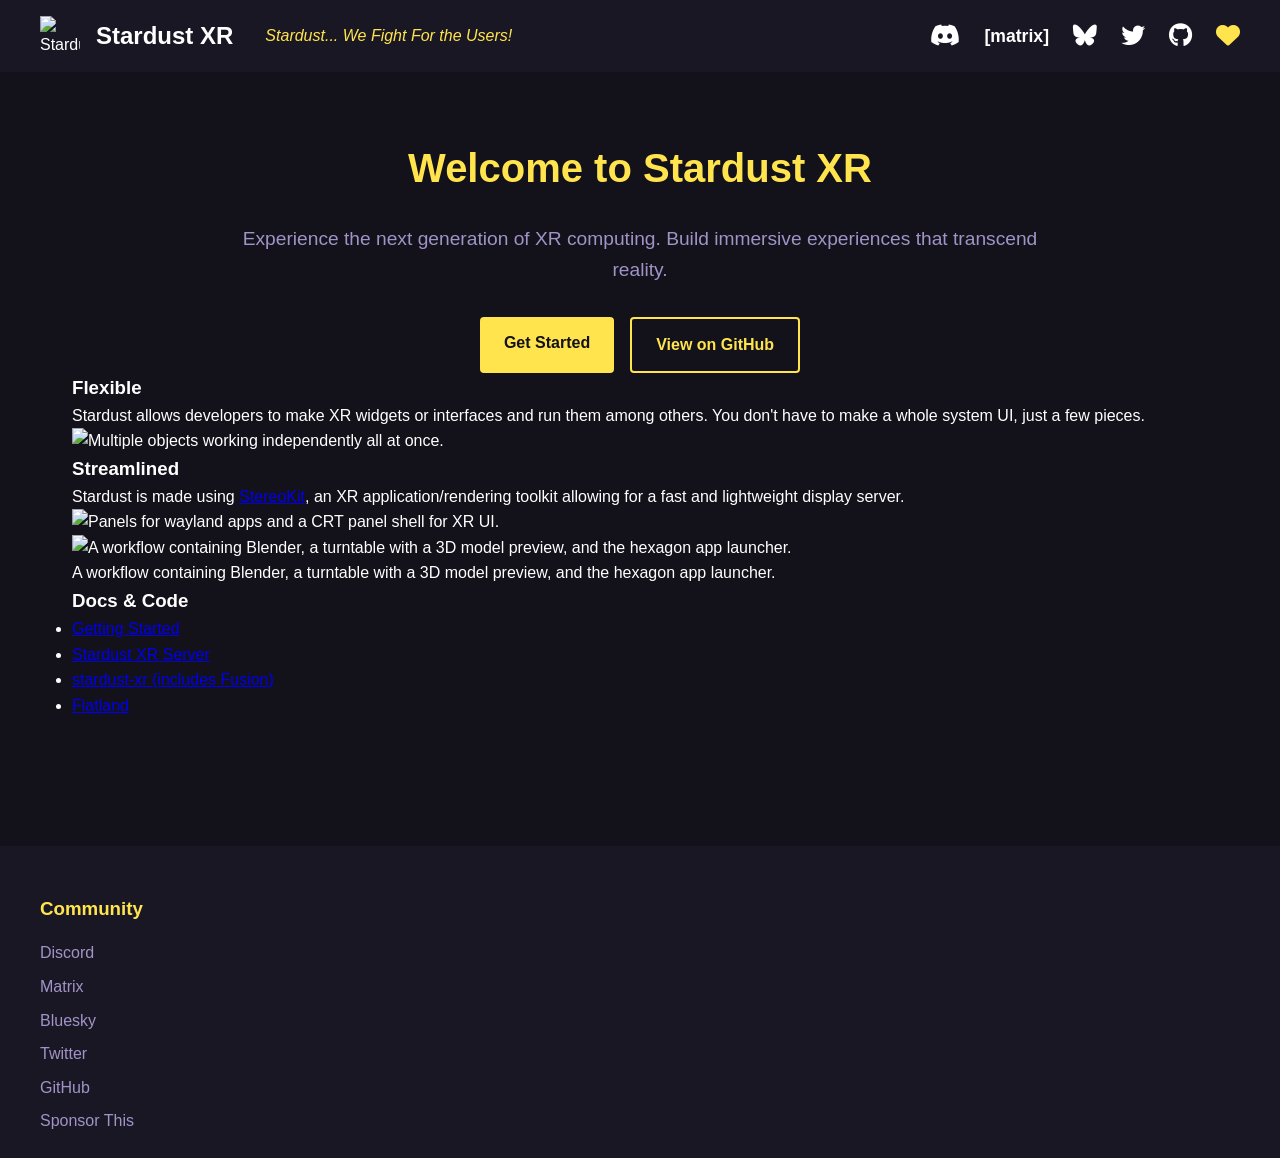
==== index.html @ 1c42ccf0 "feat: add feature highlights and quick links sections to enhance user navigation" ====
<!doctype html>
<html lang="en">
  <head>
    <meta charset="UTF-8" />
    <meta name="viewport" content="width=device-width, initial-scale=1.0" />
    <title>Stardust XR</title>
    <link rel="stylesheet" href="style.css" />
    <style>
      .sr-only {
        position: absolute;
        width: 1px;
        height: 1px;
        padding: 0;
        margin: -1px;
        overflow: hidden;
        clip: rect(0, 0, 0, 0);
        white-space: nowrap;
        border: 0;
      }
    </style>
    <link
      rel="stylesheet"
      href="https://cdnjs.cloudflare.com/ajax/libs/font-awesome/6.7.2/css/all.min.css"
    />
    <link rel="icon" type="image/png" href="img/icon.png" />
  </head>
  <body>
    <header>
      <div class="header-content">
        <div class="logo-container">
          <img
            src="img/icon.webp"
            alt="Stardust XR logo, a yellow star with smaller white stars around it in a purple cosmic background"
            class="logo"
          />
          <h1>Stardust XR</h1>
        </div>
        <p class="tagline">Stardust... We Fight For the Users!</p>
        <nav>
          <div class="nav-right">
            <a
              href="https://discord.gg/A9w7fKE"
              target="_blank"
              rel="noopener"
              class="nav-icon"
            >
              <i class="fab fa-discord" aria-hidden="true"></i>
              <span class="sr-only">Join our Discord server</span>
            </a>
            <a
              href="https://matrix.to/#/#stardustxr:matrix.org"
              target="_blank"
              rel="noopener"
              class="nav-text matrix-link"
            >
              <span aria-label="Join our Matrix space">[matrix]</span>
            </a>
            <a
              href="https://bsky.app/profile/stardustxr.org"
              target="_blank"
              rel="noopener"
              class="nav-icon"
            >
              <i class="fa-brands fa-bluesky" aria-hidden="true"></i>
              <span class="sr-only">Follow us on Bluesky</span>
            </a>
            <a
              href="https://twitter.com/stardustxr"
              target="_blank"
              rel="noopener"
              class="nav-icon"
            >
              <i class="fab fa-twitter" aria-hidden="true"></i>
              <span class="sr-only">Follow us on Twitter</span>
            </a>
            <a
              href="https://github.com/StardustXR"
              target="_blank"
              rel="noopener"
              class="nav-icon"
            >
              <i class="fab fa-github" aria-hidden="true"></i>
              <span class="sr-only">View our GitHub repositories</span>
            </a>
            <a
              href="https://github.com/sponsors/technobaboo"
              target="_blank"
              rel="noopener"
              class="nav-icon sponsor-link"
            >
              <i class="fas fa-heart" aria-hidden="true"></i>
              <span class="sr-only">Sponsor Stardust XR development</span>
            </a>
          </div>
        </nav>
      </div>
    </header>

    <main>
      <section class="hero">
        <h2>Welcome to Stardust XR</h2>
        <p class="lead">
          Experience the next generation of XR computing. Build immersive
          experiences that transcend reality.
        </p>
        <div class="cta-buttons">
          <a href="docs/index.html" class="cta-primary">Get Started</a>
          <a href="https://github.com/StardustXR" class="cta-secondary">View on GitHub</a>
        </div>
      </section>

      <!-- Feature Highlights -->
      <section class="features">
        <div class="feature">
          <h3>Flexible</h3>
          <p>Stardust allows developers to make XR widgets or interfaces and run them among others. You don't have to make a whole system UI, just a few pieces.</p>
          <img src="img/carousel/multipleclients.png" alt="Multiple objects working independently all at once." class="feature-img" />
        </div>
        <div class="feature">
          <h3>Streamlined</h3>
          <p>Stardust is made using <a href="https://stereokit.net/" target="_blank">StereoKit</a>, an XR application/rendering toolkit allowing for a fast and lightweight display server.</p>
          <img src="img/carousel/panels.png" alt="Panels for wayland apps and a CRT panel shell for XR UI." class="feature-img" />
        </div>
      </section>

      <!-- Image Showcase -->
      <section class="showcase">
        <img src="img/carousel/workflow.png" alt="A workflow containing Blender, a turntable with a 3D model preview, and the hexagon app launcher." class="showcase-img" />
        <div class="showcase-caption">A workflow containing Blender, a turntable with a 3D model preview, and the hexagon app launcher.</div>
      </section>

      <!-- Docs & Code Links -->
      <section class="quick-links">
        <h3>Docs & Code</h3>
        <ul class="quick-links-list">
          <li><a href="docs/index.html">Getting Started</a></li>
          <li><a href="https://github.com/StardustXR/stardust-xr-server" target="_blank">Stardust XR Server</a></li>
          <li><a href="https://github.com/StardustXR/stardust-xr" target="_blank">stardust-xr (includes Fusion)</a></li>
          <li><a href="https://github.com/StardustXR/flatland" target="_blank">Flatland</a></li>
        </ul>
      </section>
    </main>

    <footer>
      <div class="footer-content">
        <div class="footer-section">
          <h3>Community</h3>
          <ul>
            <li>
              <a
                href="https://discord.gg/A9w7fKE"
                target="_blank"
                rel="noopener"
                >Discord</a
              >
            </li>
            <li>
              <a
                href="https://matrix.to/#/#stardustxr:matrix.org"
                target="_blank"
                rel="noopener"
                >Matrix</a
              >
            </li>
            <li>
              <a
                href="https://bsky.app/profile/stardustxr.org"
                target="_blank"
                rel="noopener"
                >Bluesky</a
              >
            </li>
            <li>
              <a
                href="https://twitter.com/stardustxr"
                target="_blank"
                rel="noopener"
                >Twitter</a
              >
            </li>
            <li>
              <a
                href="https://github.com/StardustXR"
                target="_blank"
                rel="noopener"
                >GitHub</a
              >
            </li>
            <li>
              <a
                href="https://github.com/sponsors/technobaboo"
                target="_blank"
                rel="noopener"
                >Sponsor This</a
              >
            </li>
          </ul>
        </div>
      </div>
    </footer>
  </body>
</html>
---- style.css ----
/* Docs content styling */
.doc-content {
	background: var(--background-light);
	color: var(--text);
	max-width: 900px;
	margin: 2rem auto;
	padding: 2.5rem 2rem;
	border-radius: 10px;
	box-shadow: 0 2px 16px 0 rgba(0,0,0,0.12);
	font-size: 1.08rem;
	line-height: 1.75;
	font-family: 'Segoe UI', Arial, Helvetica, sans-serif;
}
.doc-content h1,
.doc-content h2,
.doc-content h3 {
	color: var(--primary);
	margin-top: 2rem;
	margin-bottom: 1rem;
	font-weight: 700;
}
.doc-content h1 {
	font-size: 2.2rem;
	border-bottom: 2px solid var(--accent);
	padding-bottom: 0.3em;
}
.doc-content h2 {
	font-size: 1.5rem;
	border-bottom: 1px solid var(--accent);
	padding-bottom: 0.2em;
}
.doc-content h3 {
	font-size: 1.2rem;
	color: var(--text-muted);
}
.doc-content ul,
.doc-content ol {
	margin: 1rem 0 1rem 2rem;
	padding-left: 1.5em;
}
.doc-content li {
	margin-bottom: 0.5rem;
	line-height: 1.7;
}
.doc-content code {
	background: #22203a;
	color: var(--primary);
	padding: 0.2em 0.4em;
	border-radius: 4px;
	font-size: 0.97em;
	font-family: 'Fira Mono', 'Consolas', 'Menlo', monospace;
}
.doc-content pre code {
	display: block;
	padding: 1em;
	background: #22203a;
	color: var(--primary);
	border-radius: 6px;
	overflow-x: auto;
	font-size: 1em;
	font-family: 'Fira Mono', 'Consolas', 'Menlo', monospace;
}
.doc-content a {
	color: var(--primary);
	text-decoration: underline;
	font-weight: 500;
}
.doc-content a:hover {
	color: #fffbe6;
}
.doc-content hr {
	border: none;
	border-top: 1px solid var(--accent);
	margin: 2rem 0;
}
.doc-content table {
	width: 100%;
	border-collapse: collapse;
	margin: 1.5rem 0;
	background: #18152a;
	border-radius: 6px;
	overflow: hidden;
}
.doc-content th, .doc-content td {
	border: 1px solid var(--accent);
	padding: 0.5em 1em;
	text-align: left;
}
.doc-content th {
	background: #1a1725;
	color: var(--primary);
	font-weight: 700;
	font-size: 1.05em;
}
.doc-content blockquote {
	border-left: 4px solid var(--accent);
	background: #18152a;
	color: var(--text-muted);
	margin: 1.5em 0;
	padding: 1em 1.5em;
	font-style: italic;
	border-radius: 6px;
}
.doc-content strong {
	color: var(--primary);
	font-weight: 700;
}
.doc-content em {
	color: var(--text-muted);
	font-style: italic;
}
.doc-content p {
	margin: 1.1em 0;
}
:root {
	--primary: #ffe44d;
	--background: #13111a;
	--background-light: #1a1725;
	--text: #ffffff;
	--text-muted: #a094c7;
	--accent: #6b4595;
}

* {
	box-sizing: border-box;
	margin: 0;
	padding: 0;
}

body {
	margin: 0;
	font-family: Arial, Helvetica, sans-serif;
	background: var(--background);
	color: var(--text);
	line-height: 1.6;
}

/* Header */
header {
	background: var(--background-light);
	padding: 1rem 2rem;
}

.header-content {
	max-width: 1200px;
	margin: 0 auto;
	display: flex;
	align-items: center;
	gap: 2rem;
}

.logo-container {
	display: flex;
	align-items: center;
	gap: 1rem;
}

.logo {
	width: 40px;
	height: 40px;
}

.logo-container h1 {
	margin: 0;
	font-size: 1.5rem;
}

.tagline {
	color: var(--primary);
	font-style: italic;
	font-size: 1rem;
}

/* Navigation */
nav {
	margin-left: auto;
}

.nav-right {
	display: flex;
	align-items: center;
	gap: 1.5rem;
}

.nav-icon {
	color: var(--text);
	text-decoration: none;
	font-size: 1.5rem;
	transition: color 0.2s ease;
}

.nav-icon:hover {
	color: var(--primary);
}

.nav-text {
	color: var(--text);
	text-decoration: none;
	font-size: 1.1rem;
}

.matrix-link {
	font-weight: bold;
}

.sponsor-link {
	color: var(--primary) !important;
}

.sponsor-link:hover {
	color: #ff6b6b !important;
}

/* Main content */
main {
	max-width: 1200px;
	margin: 0 auto;
	padding: 4rem 2rem;
}

.hero {
	max-width: 800px;
	margin: 0 auto;
	text-align: center;
}

.hero h2 {
	font-size: 2.5rem;
	margin-bottom: 1.5rem;
	color: var(--primary);
}

.lead {
	font-size: 1.2rem;
	margin-bottom: 2rem;
	color: var(--text-muted);
}

.cta-buttons {
	display: flex;
	justify-content: center;
	gap: 1rem;
}

.cta-primary,
.cta-secondary {
	padding: 0.8rem 1.5rem;
	text-decoration: none;
	font-weight: bold;
	border-radius: 4px;
	transition: all 0.2s ease;
}

.cta-primary {
	background: var(--primary);
	color: var(--background);
}

.cta-primary:hover {
	background: #ffe44d;
}

.cta-secondary {
	background: transparent;
	color: var(--primary);
	border: 2px solid var(--primary);
}

.cta-secondary:hover {
	background: rgba(255, 215, 0, 0.1);
}

/* Footer */
footer {
	background: var(--background-light);
	padding: 3rem 2rem 1rem;
	margin-top: 4rem;
}

.footer-content {
	max-width: 1200px;
	margin: 0 auto;
	display: grid;
	grid-template-columns: repeat(auto-fit, minmax(200px, 1fr));
	gap: 2rem;
}

.footer-section h3 {
	color: var(--primary);
	margin-bottom: 1rem;
}

.footer-section ul {
	list-style: none;
}

.footer-section li {
	margin-bottom: 0.5rem;
}

.footer-section a {
	color: var(--text-muted);
	text-decoration: none;
	transition: color 0.2s ease;
}

.footer-section a:hover {
	color: var(--text);
}

.footer-bottom {
	text-align: center;
	padding-top: 2rem;
	margin-top: 2rem;
	border-top: 1px solid var(--accent);
	color: var(--text-muted);
}

/* Responsive */
@media (max-width: 768px) {
	.header-content {
		flex-direction: column;
		gap: 1rem;
		text-align: center;
	}

	nav {
		margin: 0;
	}

	.nav-right {
		flex-wrap: wrap;
		justify-content: center;
		gap: 1rem;
	}

	main {
		padding: 2rem 1rem;
	}

	.hero h2 {
		font-size: 2rem;
	}

	.cta-buttons {
		flex-direction: column;
		align-items: stretch;
	}

	.cta-primary,
	.cta-secondary {
		text-align: center;
	}
}
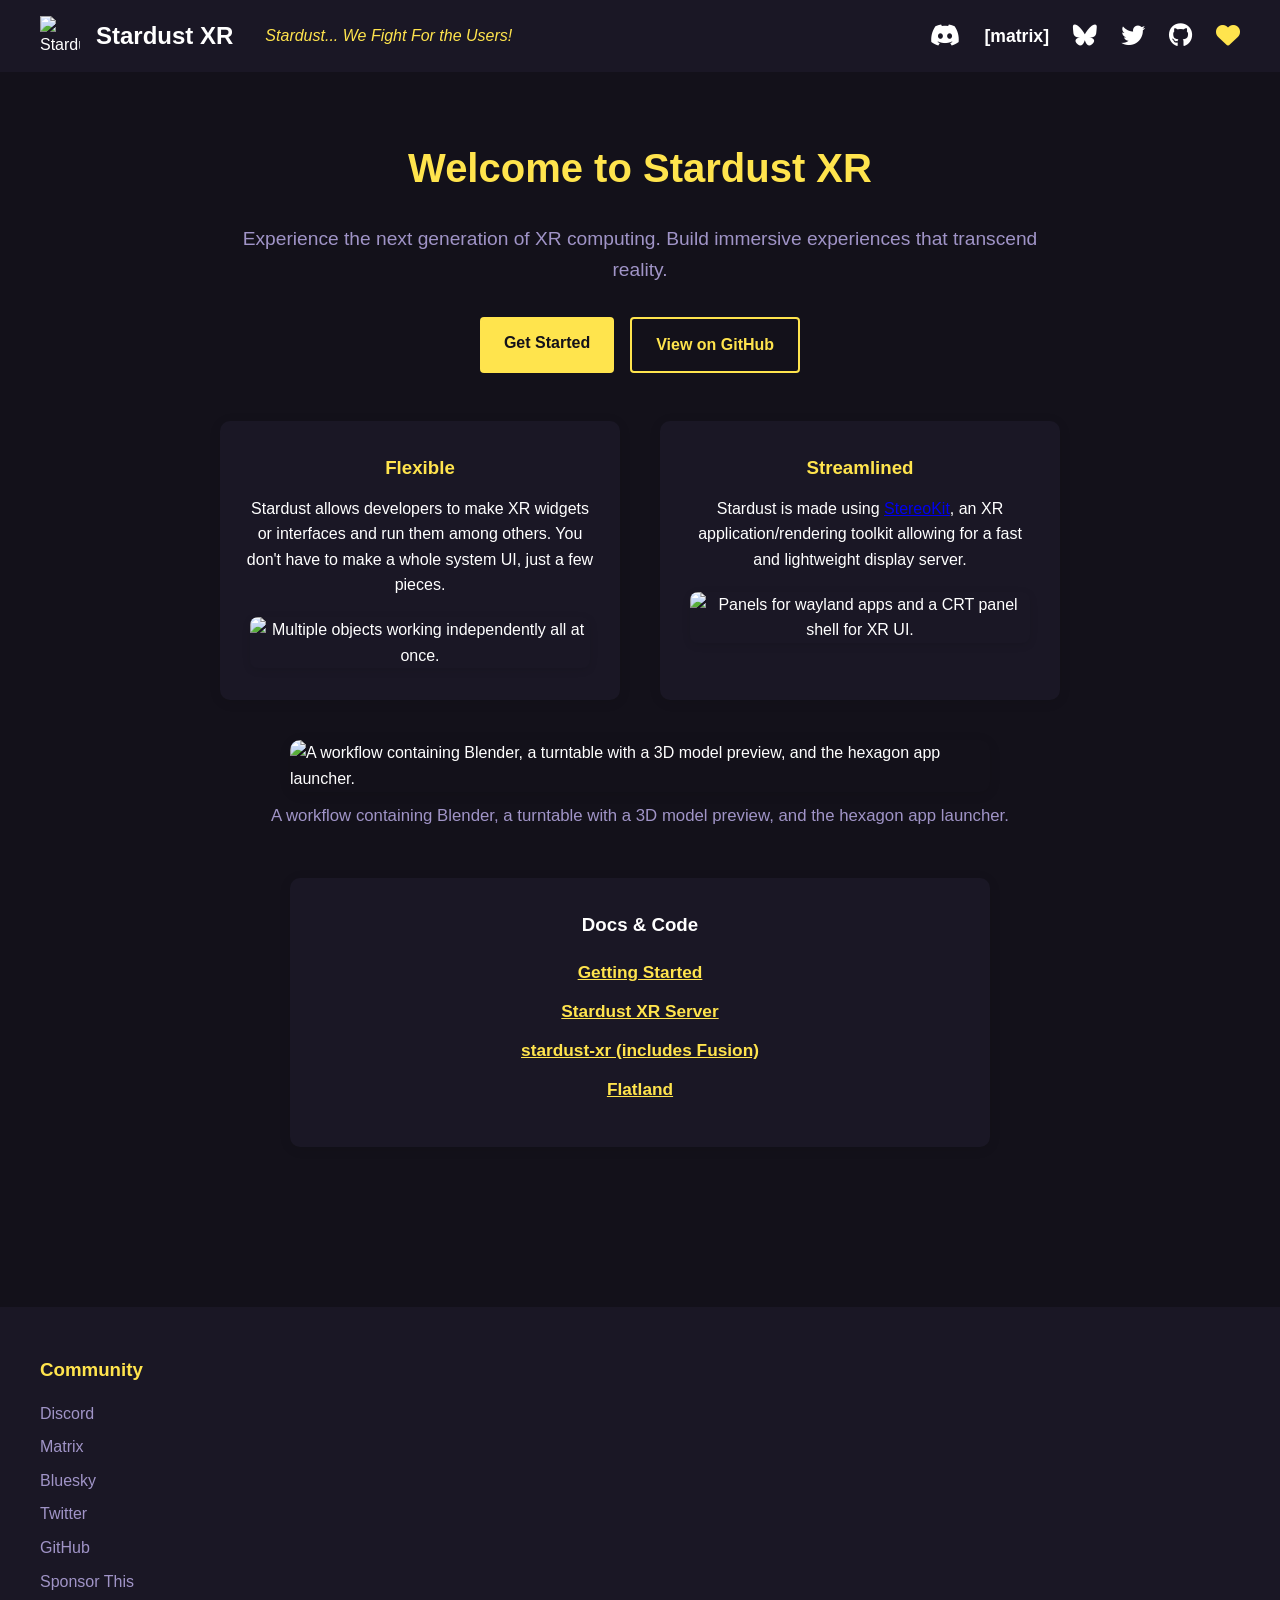
==== commit 6e0ae2f5: "fix: update logo container to be a link for better navigation" ====
--- a/index.html
+++ b/index.html
@@ -27,14 +27,14 @@
   <body>
     <header>
       <div class="header-content">
-        <div class="logo-container">
+        <a href="index.html" class="logo-container" style="text-decoration: none; color: inherit;">
           <img
             src="img/icon.webp"
             alt="Stardust XR logo, a yellow star with smaller white stars around it in a purple cosmic background"
             class="logo"
           />
           <h1>Stardust XR</h1>
-        </div>
+        </a>
         <p class="tagline">Stardust... We Fight For the Users!</p>
         <nav>
           <div class="nav-right">
--- a/style.css
+++ b/style.css
@@ -1,3 +1,217 @@
+/* Overlay for mobile sidebar */
+.sidebar-overlay {
+	display: none;
+	position: fixed;
+	top: 0;
+	left: 0;
+	width: 100vw;
+	height: 100vh;
+	background: rgba(0,0,0,0.45);
+	z-index: 999;
+	transition: opacity 0.2s;
+}
+.sidebar-overlay.active {
+	display: block;
+}
+
+@media (max-width: 900px) {
+	.docs-sidebar {
+		position: fixed;
+		left: 0;
+		top: 0;
+		height: 100vh;
+		width: 100vw;
+		max-width: 100vw;
+		background: var(--background-light);
+		box-shadow: 2px 0 16px 0 rgba(0,0,0,0.18);
+		transform: translateX(-100%);
+		transition: transform 0.3s cubic-bezier(.4,0,.2,1);
+		z-index: 1000;
+		margin: 0;
+		padding-top: 2.5rem;
+		overflow-y: auto;
+	}
+	.docs-sidebar.open {
+		transform: translateX(0);
+	}
+	.sidebar-toggle {
+		display: block;
+	}
+	main {
+		flex-direction: column;
+		gap: 0;
+	}
+	#docs-sidebar:not(.open) {
+		display: none;
+	}
+	body.sidebar-open .sidebar-overlay {
+		display: block;
+	}
+}
+/* Hamburger menu for docs sidebar */
+.sidebar-toggle {
+	display: none;
+	background: var(--background-light);
+	color: var(--primary);
+	border: none;
+	font-size: 2rem;
+	padding: 0.5rem 1rem;
+	border-radius: 6px;
+	margin: 1rem 0 1rem 1rem;
+	cursor: pointer;
+	z-index: 1001;
+}
+
+
+/* ...existing code... */
+
+/* Ensure hamburger menu appears on mobile */
+@media (max-width: 900px) {
+	.sidebar-toggle {
+		display: block;
+	}
+}
+/* Docs sidebar navigation */
+/* Docs sidebar navigation */
+.docs-sidebar {
+	min-width: 220px;
+	max-width: 260px;
+	background: var(--background-light);
+	border-radius: 10px;
+	box-shadow: 0 2px 12px 0 rgba(0,0,0,0.10);
+	padding: 2rem 1.2rem 2rem 1.2rem;
+	margin-top: 1.5rem;
+	font-size: 1.04rem;
+	position: sticky;
+	top: 2rem;
+	height: fit-content;
+}
+.docs-sidebar h2 {
+	color: var(--primary);
+	font-size: 1.2rem;
+	margin-bottom: 1.2em;
+	text-align: left;
+}
+.docs-sidebar ul {
+	list-style: none;
+	padding-left: 0;
+	margin-bottom: 0.7em;
+}
+.docs-sidebar li {
+	margin-bottom: 0.4em;
+}
+.docs-sidebar li > ul {
+	margin-left: 1.1em;
+	margin-top: 0.2em;
+	margin-bottom: 0.2em;
+}
+.docs-sidebar a {
+	color: var(--primary);
+	text-decoration: none;
+	transition: color 0.2s;
+}
+.docs-sidebar a:hover {
+	color: #fffbe6;
+	text-decoration: underline;
+}
+.docs-sidebar strong {
+	color: var(--text-muted);
+	font-weight: 700;
+	font-size: 1.01em;
+}
+/* Homepage feature highlights */
+.features {
+	display: flex;
+	flex-wrap: wrap;
+	gap: 2.5rem;
+	justify-content: center;
+	margin: 3rem 0 2rem 0;
+}
+.feature {
+	background: var(--background-light);
+	border-radius: 10px;
+	box-shadow: 0 2px 12px 0 rgba(0,0,0,0.10);
+	padding: 2rem 1.5rem;
+	max-width: 400px;
+	flex: 1 1 320px;
+	display: flex;
+	flex-direction: column;
+	align-items: center;
+	text-align: center;
+}
+.feature h3 {
+	color: var(--primary);
+	margin-bottom: 0.7em;
+}
+.feature-img {
+	width: 100%;
+	max-width: 340px;
+	margin-top: 1.2em;
+	border-radius: 8px;
+	box-shadow: 0 2px 8px 0 rgba(0,0,0,0.10);
+}
+
+/* Showcase section */
+.showcase {
+	display: flex;
+	flex-direction: column;
+	align-items: center;
+	margin: 2.5rem 0 2rem 0;
+}
+.showcase-img {
+	width: 100%;
+	max-width: 700px;
+	border-radius: 10px;
+	box-shadow: 0 2px 12px 0 rgba(0,0,0,0.10);
+}
+.showcase-caption {
+	color: var(--text-muted);
+	margin-top: 0.7em;
+	font-size: 1.05em;
+	text-align: center;
+}
+
+/* Quick links section */
+.quick-links {
+	margin: 3rem auto 2rem auto;
+	max-width: 700px;
+	background: var(--background-light);
+	border-radius: 10px;
+	box-shadow: 0 2px 12px 0 rgba(0,0,0,0.10);
+	padding: 2rem 1.5rem;
+	text-align: center;
+}
+.quick-links-list {
+	list-style: none;
+	padding: 0;
+	margin: 1.2em 0 0 0;
+}
+.quick-links-list li {
+	margin: 0.7em 0;
+}
+.quick-links-list a {
+	color: var(--primary);
+	font-weight: 600;
+	font-size: 1.08em;
+	text-decoration: underline;
+	transition: color 0.2s;
+}
+.quick-links-list a:hover {
+	color: #fffbe6;
+}
+
+@media (max-width: 900px) {
+	.features {
+		flex-direction: column;
+		align-items: center;
+	}
+	.feature {
+		max-width: 95vw;
+	}
+	.showcase-img {
+		max-width: 98vw;
+	}
+}
 /* Docs content styling */
 .doc-content {
 	background: var(--background-light);
@@ -351,4 +565,39 @@
 	.cta-secondary {
 		text-align: center;
 	}
-}
+
+	/* Docs sidebar and content mobile improvements */
+	.docs-sidebar {
+		position: static;
+		min-width: unset;
+		max-width: 100vw;
+		margin: 1rem 0;
+		padding: 1.2rem 0.7rem;
+		font-size: 1rem;
+		box-shadow: none;
+		border-radius: 8px;
+	}
+	.doc-content {
+		padding: 1.2rem 0.7rem;
+		font-size: 1rem;
+		margin: 1rem 0;
+		max-width: 100vw;
+		box-shadow: none;
+		border-radius: 8px;
+	}
+	.doc-content pre code {
+		font-size: 0.95em;
+		padding: 0.7em;
+		word-break: break-word;
+		white-space: pre-wrap;
+	}
+	.doc-content img, .feature-img, .showcase-img {
+		max-width: 100vw;
+		height: auto;
+		border-radius: 8px;
+	}
+	body, html {
+		overflow-x: hidden;
+	}
+}
+}
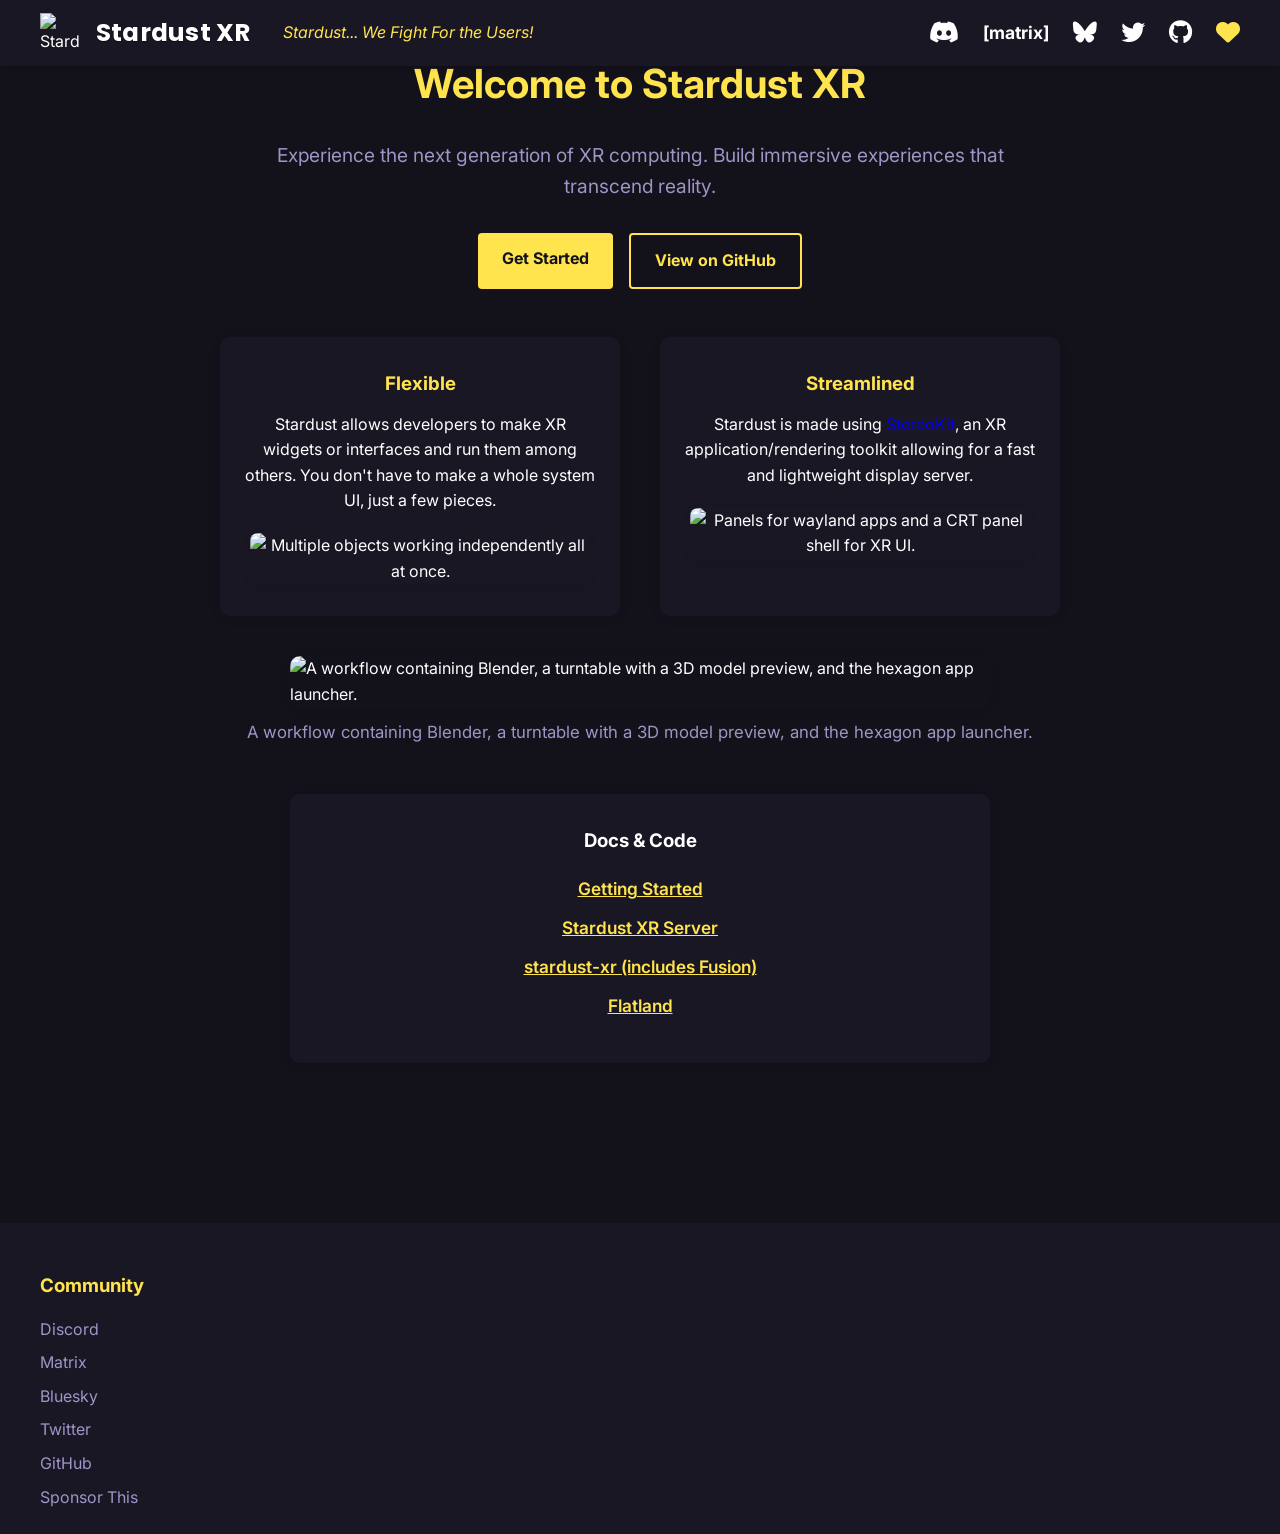
==== commit bda004a0: "fix: improve mobile sidebar overlay with enhanced visibility and layout adjustments" ====
--- a/index.html
+++ b/index.html
@@ -4,7 +4,9 @@
     <meta charset="UTF-8" />
     <meta name="viewport" content="width=device-width, initial-scale=1.0" />
     <title>Stardust XR</title>
-    <link rel="stylesheet" href="style.css" />
+  <!-- Pretty fonts for headings and body -->
+  <link href="https://fonts.googleapis.com/css2?family=Inter:wght@300;400;600;700;800&family=Poppins:wght@600;700;800&display=swap" rel="stylesheet">
+  <link rel="stylesheet" href="style.css" />
     <style>
       .sr-only {
         position: absolute;
@@ -22,7 +24,9 @@
       rel="stylesheet"
       href="https://cdnjs.cloudflare.com/ajax/libs/font-awesome/6.7.2/css/all.min.css"
     />
-    <link rel="icon" type="image/png" href="img/icon.png" />
+  <link rel="icon" type="image/png" href="img/icon.png" />
+  <script src="js/marked.min.js"></script>
+  <script src="js/docs-merged.js" defer></script>
   </head>
   <body>
     <header>
@@ -38,6 +42,9 @@
         <p class="tagline">Stardust... We Fight For the Users!</p>
         <nav>
           <div class="nav-right">
+            <button id="sidebar-toggle" aria-label="Open documentation menu" class="sidebar-toggle">
+              <i class="fas fa-bars"></i>
+            </button>
             <a
               href="https://discord.gg/A9w7fKE"
               target="_blank"
@@ -97,48 +104,88 @@
     </header>
 
     <main>
-      <section class="hero">
-        <h2>Welcome to Stardust XR</h2>
-        <p class="lead">
-          Experience the next generation of XR computing. Build immersive
-          experiences that transcend reality.
-        </p>
-        <div class="cta-buttons">
-          <a href="docs/index.html" class="cta-primary">Get Started</a>
-          <a href="https://github.com/StardustXR" class="cta-secondary">View on GitHub</a>
+      <div id="homepage-sections">
+        <section class="hero">
+          <h2>Welcome to Stardust XR</h2>
+          <p class="lead">
+            Experience the next generation of XR computing. Build immersive
+            experiences that transcend reality.
+          </p>
+          <div class="cta-buttons">
+            <a href="#01-get-started/01-What-is-Stardust" class="cta-primary">Get Started</a>
+            <a href="https://github.com/StardustXR" class="cta-secondary">View on GitHub</a>
+          </div>
+        </section>
+
+        <!-- Feature Highlights -->
+        <section class="features">
+          <div class="feature">
+            <h3>Flexible</h3>
+            <p>Stardust allows developers to make XR widgets or interfaces and run them among others. You don't have to make a whole system UI, just a few pieces.</p>
+            <img src="img/carousel/multipleclients.png" alt="Multiple objects working independently all at once." class="feature-img" />
+          </div>
+          <div class="feature">
+            <h3>Streamlined</h3>
+            <p>Stardust is made using <a href="https://stereokit.net/" target="_blank">StereoKit</a>, an XR application/rendering toolkit allowing for a fast and lightweight display server.</p>
+            <img src="img/carousel/panels.png" alt="Panels for wayland apps and a CRT panel shell for XR UI." class="feature-img" />
+          </div>
+        </section>
+
+        <!-- Image Showcase -->
+        <section class="showcase">
+          <img src="img/carousel/workflow.png" alt="A workflow containing Blender, a turntable with a 3D model preview, and the hexagon app launcher." class="showcase-img" />
+          <div class="showcase-caption">A workflow containing Blender, a turntable with a 3D model preview, and the hexagon app launcher.</div>
+        </section>
+
+        <!-- Docs & Code Links -->
+        <section class="quick-links">
+          <h3>Docs & Code</h3>
+          <ul class="quick-links-list">
+            <li><a href="#01-get-started/01-What-is-Stardust">Getting Started</a></li>
+            <li><a href="https://github.com/StardustXR/stardust-xr-server" target="_blank">Stardust XR Server</a></li>
+            <li><a href="https://github.com/StardustXR/stardust-xr" target="_blank">stardust-xr (includes Fusion)</a></li>
+            <li><a href="https://github.com/StardustXR/flatland" target="_blank">Flatland</a></li>
+          </ul>
+        </section>
+      </div>
+      <div id="sidebar-overlay" class="sidebar-overlay"></div>
+      <div class="docs-flex">
+        <nav class="docs-sidebar" id="docs-sidebar">
+          <h2>Documentation</h2>
+          <ul>
+            <li><strong>Get Started</strong>
+              <ul>
+                <li><a href="#01-get-started/01-What-is-Stardust">What is Stardust?</a></li>
+                <li><a href="#01-get-started/03-setup-openxr">Setup OpenXR Runtime</a></li>
+                <li><a href="#01-get-started/04-manual">Manual Installation</a></li>
+                <li><a href="#01-get-started/05-quest-3-setup">Meta Quest Walkthrough</a></li>
+              </ul>
+            </li>
+            <li><strong>User Guide</strong>
+              <ul>
+                <li><a href="#02-User-Guide/01-What-is-Stardust">What is Stardust? (User Guide)</a></li>
+                <li><a href="#02-User-Guide/02-XR-Navigation">XR Navigation</a></li>
+              </ul>
+            </li>
+            <li><strong>Dive Deeper</strong>
+              <ul>
+                <li><a href="#03-dive-deeper/01-brief-overview">Brief Overview</a></li>
+                <li><a href="#03-dive-deeper/02-deep-overview">Deep Overview</a></li>
+                <li><a href="#03-dive-deeper/03-make-clients">Making Clients</a></li>
+                <li><a href="#03-dive-deeper/09-terminology">Terminology</a></li>
+              </ul>
+            </li>
+            <li><strong>Other</strong>
+              <ul>
+                <li><a href="#launch-options">Launch Options & How to Run</a></li>
+              </ul>
+            </li>
+          </ul>
+        </nav>
+        <div style="flex: 1; min-width: 0;" id="docs-content-wrap">
+          <div id="content" class="doc-content">Loading...</div>
         </div>
-      </section>
-
-      <!-- Feature Highlights -->
-      <section class="features">
-        <div class="feature">
-          <h3>Flexible</h3>
-          <p>Stardust allows developers to make XR widgets or interfaces and run them among others. You don't have to make a whole system UI, just a few pieces.</p>
-          <img src="img/carousel/multipleclients.png" alt="Multiple objects working independently all at once." class="feature-img" />
-        </div>
-        <div class="feature">
-          <h3>Streamlined</h3>
-          <p>Stardust is made using <a href="https://stereokit.net/" target="_blank">StereoKit</a>, an XR application/rendering toolkit allowing for a fast and lightweight display server.</p>
-          <img src="img/carousel/panels.png" alt="Panels for wayland apps and a CRT panel shell for XR UI." class="feature-img" />
-        </div>
-      </section>
-
-      <!-- Image Showcase -->
-      <section class="showcase">
-        <img src="img/carousel/workflow.png" alt="A workflow containing Blender, a turntable with a 3D model preview, and the hexagon app launcher." class="showcase-img" />
-        <div class="showcase-caption">A workflow containing Blender, a turntable with a 3D model preview, and the hexagon app launcher.</div>
-      </section>
-
-      <!-- Docs & Code Links -->
-      <section class="quick-links">
-        <h3>Docs & Code</h3>
-        <ul class="quick-links-list">
-          <li><a href="docs/index.html">Getting Started</a></li>
-          <li><a href="https://github.com/StardustXR/stardust-xr-server" target="_blank">Stardust XR Server</a></li>
-          <li><a href="https://github.com/StardustXR/stardust-xr" target="_blank">stardust-xr (includes Fusion)</a></li>
-          <li><a href="https://github.com/StardustXR/flatland" target="_blank">Flatland</a></li>
-        </ul>
-      </section>
+      </div>
     </main>
 
     <footer>
--- a/style.css
+++ b/style.css
@@ -1,4 +1,96 @@
-/* Overlay for mobile sidebar */
+/* --- SIDEBAR & CONTENT FLEX LAYOUT FIX --- */
+/* --- SIDEBAR & CONTENT FLEX LAYOUT FIX --- */
+.docs-flex {
+	display: flex;
+	flex-direction: row;
+	width: 100%;
+	height: 100%;
+	justify-content: flex-start;
+	align-items: flex-start;
+	gap: 1.6rem;
+}
+
+/* default: hide on desktop so menu only shows on mobile */
+.sidebar-toggle { display: none; }
+
+@media (max-width: 900px) {
+	.docs-flex { flex-direction: column; }
+
+	.docs-sidebar {
+		position: fixed;
+		left: 0;
+		top: var(--header-height); /* keep below the sticky header */
+		height: calc(100vh - var(--header-height));
+		width: 80vw;
+		max-width: 400px;
+		background: var(--background-light);
+		box-shadow: 2px 0 16px 0 rgba(0,0,0,0.18);
+		transform: translateX(-100%);
+		transition: transform 0.3s cubic-bezier(.4,0,.2,1);
+		z-index: 2002;
+		margin: 0;
+		padding-top: 2.5rem;
+		overflow-y: auto;
+		display: block;
+	}
+	.docs-sidebar.open { transform: translateX(0); }
+
+	.sidebar-toggle { display: block !important; z-index: 2400; }
+
+	.logo-container { margin-left: 68px; }
+	.header-content { padding-left: 68px; }
+
+	/* When the hamburger is visible (mobile), hide header social icons and show them in the sidebar */
+	.nav-right a.nav-icon,
+	.nav-right a.nav-text {
+		display: none;
+	}
+
+	/* Styling for socials inside the sidebar on mobile */
+	.docs-sidebar .sidebar-socials {
+		display: flex;
+		gap: 0.9rem;
+		margin-top: 0.8rem;
+		padding-top: 0.6rem;
+		border-top: 1px solid rgba(255,255,255,0.04);
+		align-items: center;
+	}
+	.docs-sidebar .sidebar-socials a.nav-icon,
+	.docs-sidebar .sidebar-socials a.nav-text {
+		display: inline-flex;
+		font-size: 1.05rem;
+		color: var(--primary);
+		text-decoration: none;
+	}
+
+	#docs-sidebar:not(.open) { display: none; }
+	body.sidebar-open .sidebar-overlay { display: block; }
+}
+
+/* Hamburger always above overlay */
+.sidebar-toggle {
+	position: absolute;
+	top: 50%;
+	left: 18px;
+	transform: translateY(-50%);
+	z-index: 3100; /* above header to ensure it's clickable */
+	background: #181a20;
+	border: 1px solid rgba(255,255,255,0.06);
+	opacity: 0.98;
+	backdrop-filter: blur(6px);
+	color: #fff;
+	border: none;
+	border-radius: 4px;
+	width: 44px;
+	height: 44px;
+	align-items: center;
+	justify-content: center;
+	font-size: 2rem;
+	cursor: pointer;
+	box-shadow: 0 2px 8px rgba(0,0,0,0.15);
+}
+
+/* Overlay below hamburger, above sidebar */
 .sidebar-overlay {
 	display: none;
 	position: fixed;
@@ -7,68 +99,68 @@
 	width: 100vw;
 	height: 100vh;
 	background: rgba(0,0,0,0.45);
-	z-index: 999;
-	transition: opacity 0.2s;
-}
-.sidebar-overlay.active {
+	z-index: 3000; /* above page content */
+	backdrop-filter: blur(2px);
+	transition: opacity 0.3s cubic-bezier(.4,0,.2,1);
+}
+	.sidebar-overlay.active {
 	display: block;
 }
 
+/* Mobile: cute fullscreen overlay and sidebar appearance */
 @media (max-width: 900px) {
-	.docs-sidebar {
-		position: fixed;
+	.sidebar-overlay.active {
+		background: radial-gradient(1200px 900px at 10% 12%, var(--overlay-color-a) 0%, transparent 35%),
+					linear-gradient(135deg, var(--overlay-color-a) 0%, var(--overlay-color-b) 100%);
+		backdrop-filter: blur(8px) saturate(120%);
+		opacity: 0.98;
+		transition: opacity 300ms ease, background 300ms ease;
+	}
+
+	/* Render overlay lower so header remains fully visible above it */
+	.sidebar-overlay,
+	.sidebar-overlay.active {
+		top: var(--header-height);
+		height: calc(100vh - var(--header-height));
+	}
+
+	body.sidebar-open .docs-sidebar {
+		position: fixed; /* ensure it's removed from flow */
+		z-index: 3002; /* above overlay */
 		left: 0;
+		top: var(--header-height);
+		width: 100vw;
+		height: calc(100vh - var(--header-height));
+		max-width: none;
+		border-radius: 0;
+		padding-top: calc(var(--header-height) + 1.6rem);
+		box-shadow: none;
+		transform: translateX(0); /* ensure it's visible when open */
+		transition: transform 300ms cubic-bezier(.2,.8,.2,1), width 300ms ease;
+		overflow-y: auto;
+	}
+
+	/* Lock background scroll while overlay is displayed */
+	body.sidebar-open { overflow: hidden; }
+
+	/* Ensure header remains visible above the overlay and sidebar on mobile
+	   so it doesn't disappear behind the fullscreen menu. Make it fixed so
+	   it remains sticky while the overlay is active. */
+	body.sidebar-open header {
+		z-index: 4000; /* higher than overlay (3000) and docs-sidebar (3002) */
+		position: fixed; /* keep header in view */
 		top: 0;
-		height: 100vh;
-		width: 100vw;
-		max-width: 100vw;
-		background: var(--background-light);
-		box-shadow: 2px 0 16px 0 rgba(0,0,0,0.18);
-		transform: translateX(-100%);
-		transition: transform 0.3s cubic-bezier(.4,0,.2,1);
-		z-index: 1000;
-		margin: 0;
-		padding-top: 2.5rem;
-		overflow-y: auto;
-	}
-	.docs-sidebar.open {
-		transform: translateX(0);
-	}
-	.sidebar-toggle {
-		display: block;
-	}
-	main {
-		flex-direction: column;
-		gap: 0;
-	}
-	#docs-sidebar:not(.open) {
-		display: none;
-	}
-	body.sidebar-open .sidebar-overlay {
-		display: block;
-	}
-}
-/* Hamburger menu for docs sidebar */
-.sidebar-toggle {
-	display: none;
-	background: var(--background-light);
-	color: var(--primary);
-	border: none;
-	font-size: 2rem;
-	padding: 0.5rem 1rem;
-	border-radius: 6px;
-	margin: 1rem 0 1rem 1rem;
-	cursor: pointer;
-	z-index: 1001;
-}
-
-
-/* ...existing code... */
-
-/* Ensure hamburger menu appears on mobile */
-@media (max-width: 900px) {
-	.sidebar-toggle {
-		display: block;
+		left: 0;
+		right: 0;
+		width: 100%;
+		box-shadow: 0 2px 8px rgba(0,0,0,0.18);
+		backdrop-filter: blur(2px);
+	}
+
+	/* When the header becomes fixed we should prevent content from jumping.
+	   Add small top padding to the main area while the overlay is open. */
+	body.sidebar-open main {
+		padding-top: calc(var(--header-height) + 0.75rem);
 	}
 }
 /* Docs sidebar navigation */
@@ -76,21 +168,26 @@
 .docs-sidebar {
 	min-width: 220px;
 	max-width: 260px;
-	background: var(--background-light);
+	background: linear-gradient(180deg, rgba(26,23,37,0.78), rgba(24,21,33,0.66));
+	backdrop-filter: blur(8px) saturate(120%);
 	border-radius: 10px;
 	box-shadow: 0 2px 12px 0 rgba(0,0,0,0.10);
 	padding: 2rem 1.2rem 2rem 1.2rem;
-	margin-top: 1.5rem;
+	margin-top: var(--docs-top-gap);
 	font-size: 1.04rem;
 	position: sticky;
-	top: 2rem;
+	top: calc(0.6rem + var(--header-height)); /* keep a smaller gap above the sidebar to match the smaller header */
 	height: fit-content;
 }
 .docs-sidebar h2 {
 	color: var(--primary);
 	font-size: 1.2rem;
+	font-family: var(--font-heading);
+	font-weight: 700;
 	margin-bottom: 1.2em;
 	text-align: left;
+	letter-spacing: 0.02em;
+	text-shadow: 0 1px 0 rgba(0,0,0,0.35);
 }
 .docs-sidebar ul {
 	list-style: none;
@@ -109,6 +206,7 @@
 	color: var(--primary);
 	text-decoration: none;
 	transition: color 0.2s;
+	font-weight: 600;
 }
 .docs-sidebar a:hover {
 	color: #fffbe6;
@@ -214,11 +312,14 @@
 }
 /* Docs content styling */
 .doc-content {
-	background: var(--background-light);
+	background: linear-gradient(180deg, rgba(26,23,37,0.88), rgba(24,21,33,0.78));
+	backdrop-filter: blur(4px) saturate(110%);
 	color: var(--text);
 	max-width: 900px;
-	margin: 2rem auto;
-	padding: 2.5rem 2rem;
+	/* Match the docs-sidebar top spacing so both start at the same height */
+	margin: var(--docs-top-gap) auto; /* align with .docs-sidebar's margin-top (desktop) */
+	/* remove top padding so text starts flush with the box edge; keep side/bottom padding */
+	padding: 0 1.6rem 1.6rem;
 	border-radius: 10px;
 	box-shadow: 0 2px 16px 0 rgba(0,0,0,0.12);
 	font-size: 1.08rem;
@@ -229,14 +330,25 @@
 .doc-content h2,
 .doc-content h3 {
 	color: var(--primary);
+	font-family: var(--font-heading);
+	font-weight: 700;
 	margin-top: 2rem;
 	margin-bottom: 1rem;
 	font-weight: 700;
+	letter-spacing: 0.01em;
+	text-shadow: 0 1px 0 rgba(0,0,0,0.35);
 }
 .doc-content h1 {
 	font-size: 2.2rem;
 	border-bottom: 2px solid var(--accent);
 	padding-bottom: 0.3em;
+}
+
+/* The first heading is usually the page title inside .doc-content;
+   don't add extra top margin to it since the content box provides
+   spacing. This keeps the title closer to the top of the box. */
+.doc-content > h1:first-of-type {
+	margin-top: 0;
 }
 .doc-content h2 {
 	font-size: 1.5rem;
@@ -323,9 +435,12 @@
 	color: var(--text-muted);
 	font-style: italic;
 }
-.doc-content p {
-	margin: 1.1em 0;
-}
+.doc-content a {
+	color: var(--primary);
+	text-decoration: underline;
+	font-weight: 600;
+}
+.doc-content p, .doc-content li { font-family: var(--font-sans); letter-spacing: 0.01em; }
 :root {
 	--primary: #ffe44d;
 	--background: #13111a;
@@ -333,6 +448,14 @@
 	--text: #ffffff;
 	--text-muted: #a094c7;
 	--accent: #6b4595;
+	--header-height: 48px; /* tuned smaller to match actual header height */
+	--docs-top-gap: 1.5rem; /* top gap used for both sidebar and content on desktop */
+	/* nice fonts */
+	--font-sans: 'Inter', system-ui, -apple-system, 'Segoe UI', Roboto, 'Helvetica Neue', Arial, sans-serif;
+	--font-heading: 'Poppins', 'Segoe UI', Roboto, Arial, sans-serif;
+    /* Cute overlay gradient for mobile sidebar */
+    --overlay-color-a: rgba(107,69,149,0.9);
+	--overlay-color-b: rgba(255,228,77,0.85);
 }
 
 * {
@@ -343,16 +466,37 @@
 
 body {
 	margin: 0;
-	font-family: Arial, Helvetica, sans-serif;
+	font-family: var(--font-sans);
 	background: var(--background);
 	color: var(--text);
 	line-height: 1.6;
+	-webkit-font-smoothing: antialiased;
+	-moz-osx-font-smoothing: grayscale;
+	text-rendering: optimizeLegibility;
 }
 
 /* Header */
 header {
 	background: var(--background-light);
-	padding: 1rem 2rem;
+	padding: 0.8rem 2rem;
+	position: relative; /* default: inline flow for mobile */
+	z-index: 2200; /* keep header above overlay */
+}
+
+/* Desktop: header should be fixed to the top */
+@media (min-width: 901px) {
+	header {
+		position: fixed;
+		left: 0;
+		right: 0;
+		top: 0;
+		z-index: 3000;
+		box-shadow: 0 2px 6px rgba(0,0,0,0.15);
+	}
+	/* add padding to the main content so desktop header doesn't cover it */
+	main {
+		padding-top: calc(var(--header-height) + 0.25rem);
+	}
 }
 
 .header-content {
@@ -363,12 +507,29 @@
 	gap: 2rem;
 }
 
+/* Hide/show tagline helpers */
+.tagline {
+	color: var(--primary);
+	font-style: italic;
+	font-size: 1rem;
+	transition: opacity 150ms linear, visibility 150ms linear;
+}
+
+.tagline-hidden {
+	opacity: 0;
+	visibility: hidden;
+	pointer-events: none;
+}
+
 .logo-container {
 	display: flex;
 	align-items: center;
 	gap: 1rem;
 }
 
+/* Keep logo on top of toggle and sidebar */
+.logo-container { position: relative; }
+
 .logo {
 	width: 40px;
 	height: 40px;
@@ -376,13 +537,11 @@
 
 .logo-container h1 {
 	margin: 0;
-	font-size: 1.5rem;
-}
-
-.tagline {
-	color: var(--primary);
-	font-style: italic;
-	font-size: 1rem;
+	font-size: 1.55rem;
+	font-family: var(--font-heading);
+	font-weight: 700;
+	letter-spacing: 0.01em;
+	text-shadow: 0 1px 0 rgba(0,0,0,0.45);
 }
 
 /* Navigation */
@@ -429,6 +588,7 @@
 main {
 	max-width: 1200px;
 	margin: 0 auto;
+	/* default content spacing (desktop has header-specific padding applied in media query) */
 	padding: 4rem 2rem;
 }
 
@@ -532,10 +692,43 @@
 
 /* Responsive */
 @media (max-width: 768px) {
+	/* Stack header content on mobile and center everything vertically
+	   inside the header so the hamburger, logo and title align. */
+	header { min-height: 72px; }
+
 	.header-content {
 		flex-direction: column;
 		gap: 1rem;
 		text-align: center;
+		justify-content: center; /* vertical center */
+		align-items: center; /* horizontal center */
+	}
+
+	/* At smaller widths we want the logo and title centered. Remove the
+	   padding/margin applied at narrower-but-not-tiny sizes and center the
+	   logo container. Keep the hamburger absolute on the left so users can
+	   still open the docs menu. */
+	.logo-container {
+		margin-left: 0; /* override earlier margin-left for smaller screens */
+		justify-content: center; /* center logo + title */
+		text-align: center;
+		width: 100%;
+		display: flex;
+		justify-content: center;
+		align-items: center;
+	}
+
+	.header-content { padding-left: 0; /* remove the offset added for 900px breakpoint */ }
+
+	.logo-container h1 {
+		margin: 0; /* keep title centered */
+	}
+
+	/* Keep header a consistent height on mobile so toggling the tagline
+	   doesn't cause the whole page to jump. This matches typical mobile
+	   header sizes across our breakpoints. */
+	.header-content {
+		min-height: 72px;
 	}
 
 	nav {
@@ -578,7 +771,8 @@
 		border-radius: 8px;
 	}
 	.doc-content {
-		padding: 1.2rem 0.7rem;
+		/* also remove top padding on small screens so content looks tighter */
+		padding: 0 0.7rem 1.2rem;
 		font-size: 1rem;
 		margin: 1rem 0;
 		max-width: 100vw;
@@ -600,4 +794,21 @@
 		overflow-x: hidden;
 	}
 }
-}
+
+/* When the tagline is hidden, move it out of the document flow only on
+   narrow screens; combined with min-height above this prevents the header
+   from changing size. Using left:-9999px avoids any layout/scroll issues.
+*/
+@media (max-width: 768px) {
+	.tagline-hidden {
+		position: absolute;
+		left: -9999px;
+	}
+}
+
+/* Ensure desktop header spacing always applies on wide screens */
+@media (min-width: 901px) {
+	main {
+		padding-top: calc(var(--header-height) + 0.25rem);
+	}
+}
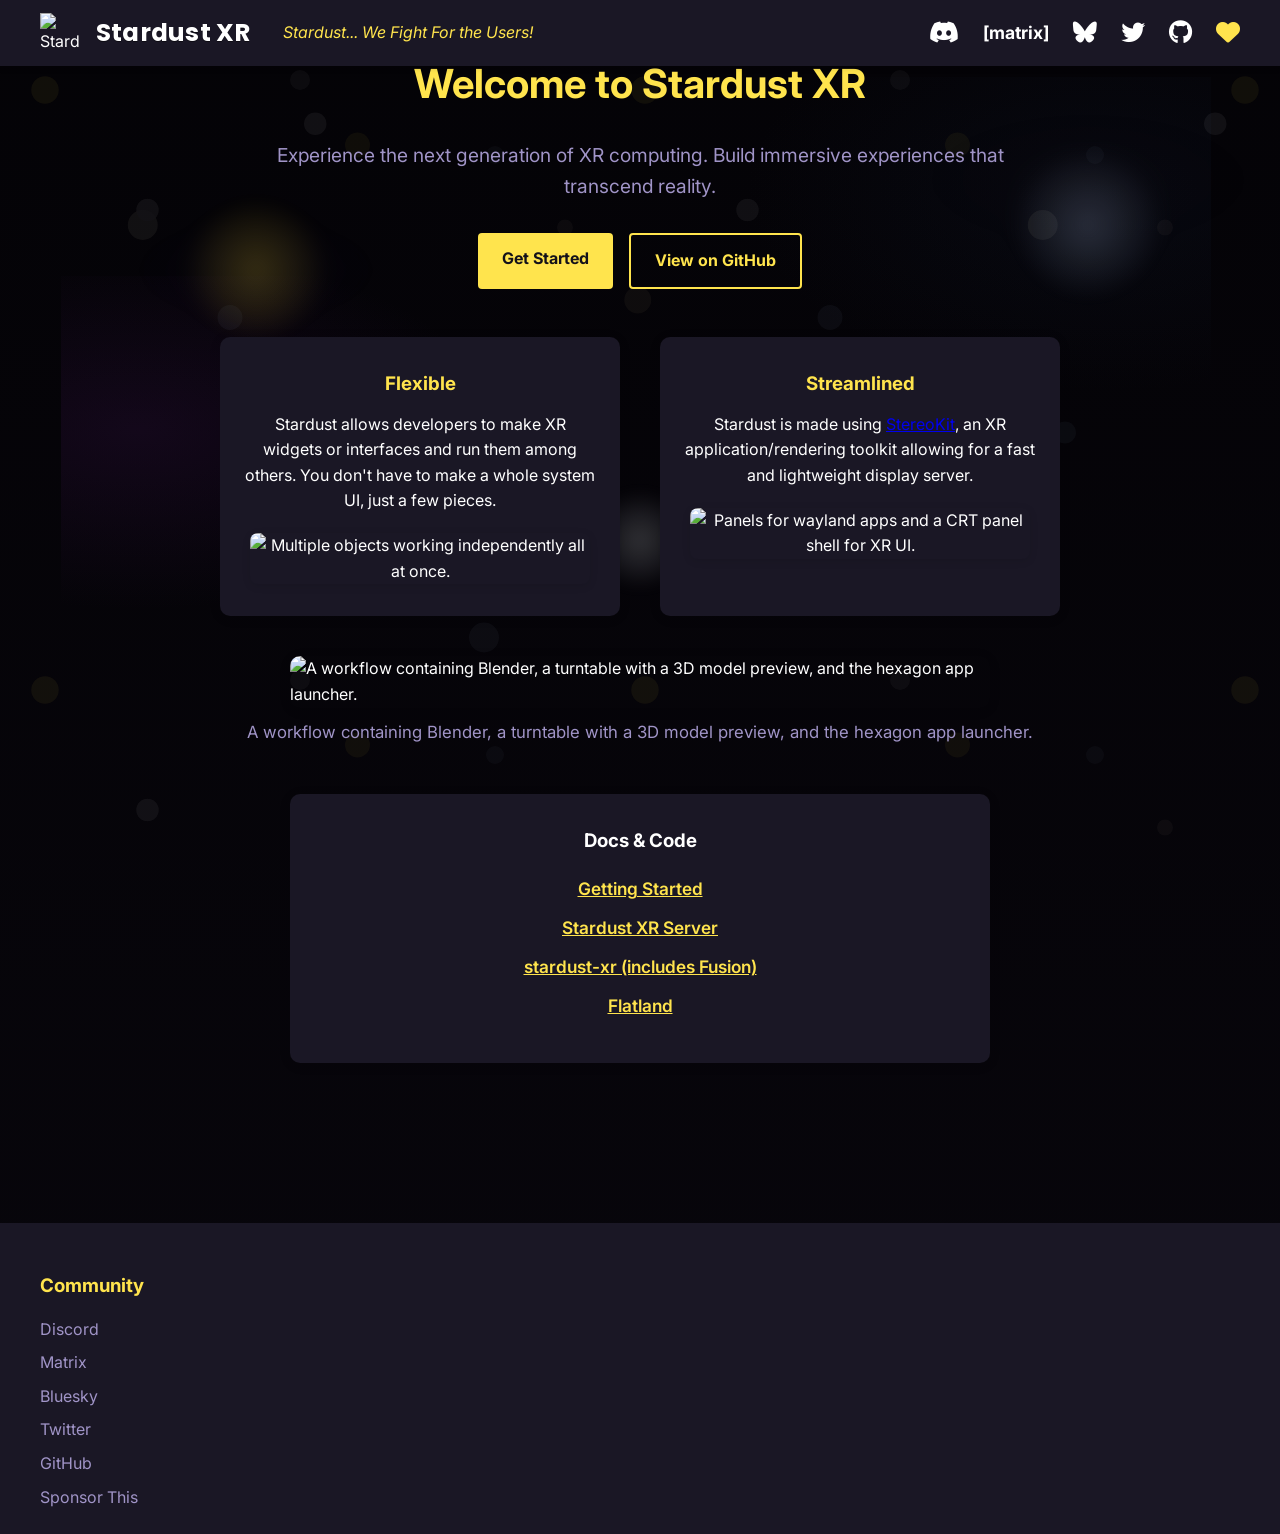
==== commit a51f0e3c: "feat: implement lightweight image popup with lightbox functionality" ====
--- a/index.html
+++ b/index.html
@@ -27,6 +27,7 @@
   <link rel="icon" type="image/png" href="img/icon.png" />
   <script src="js/marked.min.js"></script>
   <script src="js/docs-merged.js" defer></script>
+  <script src="js/image-popup.js" defer></script>
   </head>
   <body>
     <header>
--- a/style.css
+++ b/style.css
@@ -22,7 +22,7 @@
 		top: var(--header-height); /* keep below the sticky header */
 		height: calc(100vh - var(--header-height));
 		width: 80vw;
-		max-width: 400px;
+	max-width: 400px;
 		background: var(--background-light);
 		box-shadow: 2px 0 16px 0 rgba(0,0,0,0.18);
 		transform: translateX(-100%);
@@ -30,12 +30,9 @@
 		z-index: 2002;
 		margin: 0;
 		padding-top: 2.5rem;
-		overflow-y: auto;
-		display: block;
-	}
-	.docs-sidebar.open { transform: translateX(0); }
-
-	.sidebar-toggle { display: block !important; z-index: 2400; }
+		  overflow-y: auto;
+	}
+			/* cleaned up misplaced star options; see body::before for global star settings */
 
 	.logo-container { margin-left: 68px; }
 	.header-content { padding-left: 68px; }
@@ -168,7 +165,8 @@
 .docs-sidebar {
 	min-width: 220px;
 	max-width: 260px;
-	background: linear-gradient(180deg, rgba(26,23,37,0.78), rgba(24,21,33,0.66));
+	/* slightly increased opacity so sidebars read as panels above nebula */
+	background: linear-gradient(180deg, rgba(26,23,37,0.94), rgba(24,21,33,0.92));
 	backdrop-filter: blur(8px) saturate(120%);
 	border-radius: 10px;
 	box-shadow: 0 2px 12px 0 rgba(0,0,0,0.10);
@@ -312,7 +310,8 @@
 }
 /* Docs content styling */
 .doc-content {
-	background: linear-gradient(180deg, rgba(26,23,37,0.88), rgba(24,21,33,0.78));
+	/* make docs content more opaque to avoid nebula shining through */
+	background: linear-gradient(180deg, rgba(26,23,37,0.96), rgba(24,21,33,0.94));
 	backdrop-filter: blur(4px) saturate(110%);
 	color: var(--text);
 	max-width: 900px;
@@ -453,9 +452,16 @@
 	/* nice fonts */
 	--font-sans: 'Inter', system-ui, -apple-system, 'Segoe UI', Roboto, 'Helvetica Neue', Arial, sans-serif;
 	--font-heading: 'Poppins', 'Segoe UI', Roboto, Arial, sans-serif;
-    /* Cute overlay gradient for mobile sidebar */
+	/* Cute overlay gradient for mobile sidebar */
     --overlay-color-a: rgba(107,69,149,0.9);
 	--overlay-color-b: rgba(255,228,77,0.85);
+	--star-tile-size-small: 600px; /* much larger tiles: fewer repeats (~1/10) */
+	--star-tile-size-large: 900px;
+	/* Optional nebula / starfield background image - place one in /img/bg/nebula.webp
+	   or use your own. If missing, the CSS gradient-based nebula will be used. */
+	 /* point to the SVG nebula tile we added; SVG lets us keep the file small
+		 and sharp at many sizes, while also blending nicely with the star tiles. */
+	 --nebula-image: url('/img/bg/nebula.svg');
 }
 
 * {
@@ -467,12 +473,101 @@
 body {
 	margin: 0;
 	font-family: var(--font-sans);
-	background: var(--background);
+	/* layered background: optional nebula image on top of a deep-space base; use
+	   blend modes so the page colors remain readable. Background-attachment
+	   fixed makes the stars feel distant while content scrolls. */
+	background-color: #07060C;
+	background-image: var(--nebula-image),
+		radial-gradient(1200px 600px at 10% 25%, rgba(56,18,74,0.28), transparent 30%),
+		radial-gradient(900px 500px at 85% 15%, rgba(20,34,60,0.18), transparent 40%),
+		linear-gradient(180deg, rgba(3,2,5,0.8), rgba(8,6,12,0.98));
+	 /* avoid heavy 'screen' blending for the whole body; it interacted with
+		 semi-transparent panels and produced noticeable rectangular blocks. */
+	 background-blend-mode: normal, normal, normal, normal;
+	background-size: cover, 60% 40%, 55% 50%, auto;
+	background-repeat: no-repeat, no-repeat, no-repeat, no-repeat;
+	background-position: center, 12% 30%, 88% 10%, center;
+	/* fix only the nebula image so it feels distant; keep other layers scrolling */
+	background-attachment: fixed, scroll, scroll, scroll;
 	color: var(--text);
 	line-height: 1.6;
 	-webkit-font-smoothing: antialiased;
 	-moz-osx-font-smoothing: grayscale;
 	text-rendering: optimizeLegibility;
+}
+
+/* Starry sky background — decorative only, behind all content */
+body::before,
+body::after {
+	content: "";
+	position: fixed;
+	inset: 0;
+	z-index: -1; /* stay behind everything */
+	pointer-events: none;
+	/* Keep pseudo elements normal by default to avoid heavy interactions with
+	   semi-transparent panels — individual layers set their own blend mode. */
+	mix-blend-mode: normal;
+}
+
+/* Faint moving star field */
+body::before {
+		/* Use a small SVG tile repeated across the background to produce
+		   crisp tiny stars without Chrome subpixel grid artifacts. The SVG
+		   contains several tiny circles with varying opacity to create depth. */
+		/* include a mix of white/blue/yellow dots so the field feels deeper */
+		/* stacked tiles: one slightly smaller & a second larger creates pseudo randomness */
+		background-image:
+			url("data:image/svg+xml,%3Csvg xmlns='http://www.w3.org/2000/svg' viewBox='0 0 24 24'%3E%3Ccircle cx='1.8' cy='3.6' r='0.55' fill='%23FFE44D' fill-opacity='0.92'/%3E%3Ccircle cx='5.9' cy='8.4' r='0.45' fill='%23FDFDFD' fill-opacity='0.86'/%3E%3Ccircle cx='9.2' cy='12.7' r='0.5' fill='%23BFD9FF' fill-opacity='0.72'/%3E%3Ccircle cx='14.3' cy='5.8' r='0.5' fill='%23FFE44D' fill-opacity='0.78'/%3E%3Ccircle cx='18.6' cy='17.3' r='0.44' fill='%23BFE0FF' fill-opacity='0.64'/%3E%3Ccircle cx='22.6' cy='9.1' r='0.32' fill='%23FFF8E1' fill-opacity='0.56'/%3E%3Ccircle cx='12' cy='3.2' r='0.4' fill='%23FFFFFF' fill-opacity='0.6'/%3E%3Ccircle cx='19.8' cy='6.2' r='0.36' fill='%23BFD9FF' fill-opacity='0.55'/%3E%3C/svg%3E"),
+			url("data:image/svg+xml,%3Csvg xmlns='http://www.w3.org/2000/svg' viewBox='0 0 24 24'%3E%3Ccircle cx='2.5' cy='6' r='0.4' fill='%23FFF6D1' fill-opacity='0.92'/%3E%3Ccircle cx='7.1' cy='3.3' r='0.3' fill='%23FFFFFF' fill-opacity='0.9'/%3E%3Ccircle cx='11.6' cy='17' r='0.4' fill='%23BFE0FF' fill-opacity='0.68'/%3E%3Ccircle cx='15.7' cy='8' r='0.36' fill='%23FFE8A6' fill-opacity='0.7'/%3E%3Ccircle cx='20.2' cy='13.6' r='0.28' fill='%23DAEFFF' fill-opacity='0.62'/%3E%3C/svg%3E");
+	/* scale up tiles to reduce repetition; variable-driven so you can tune */
+	background-size: var(--star-tile-size-small) var(--star-tile-size-small), var(--star-tile-size-large) var(--star-tile-size-large);
+	background-repeat: repeat, repeat;
+	/* offset second tile slightly to randomize tiling */
+		/* randomize position of second layer using percentages (avoids px-grid artifacts) */
+		background-position: 0 0, 13% 9%;
+		opacity: 0.06; /* much subtler; ~1/10th density of original */
+		/* subtle blur for a soft feel, but not enough to create halo artifacts */
+		filter: drop-shadow(0 0 0.06px rgba(255,228,77,0.035));
+		animation: none;
+}
+
+/* Twinkling layer */
+body::after {
+	/* Nebula / cloud base layer plus twinkles. The nebula is built from
+	   large soft radial gradients; twinkles are subtle and animated. */
+	background-image:
+		radial-gradient(600px 260px at 20% 30%, rgba(84,52,152,0.16), transparent 22%),
+		radial-gradient(420px 200px at 50% 60%, rgba(32,72,118,0.12), transparent 26%),
+		radial-gradient(720px 300px at 85% 20%, rgba(152,88,62,0.08), transparent 28%),
+		radial-gradient(circle at 20% 30%, rgba(255,228,77,0.95) 0%, transparent 6%),
+		radial-gradient(circle at 50% 60%, rgba(255,255,255,0.9) 0%, transparent 6%),
+		radial-gradient(circle at 85% 25%, rgba(200,220,255,0.82) 0%, transparent 6%);
+	background-size: 100% 100%;
+	opacity: 0.22; /* keep nebula visible but subtle */
+	background-position: 0 0, 20% 50%, 75% 12%, 0 0, 20% 50%, 75% 12%;
+	mix-blend-mode: normal; /* keep twinkles softer */
+	filter: blur(8px) saturate(120%);
+	/* twinkle animation on the frontmost layers only */
+	animation: twinkle 18s ease-in-out infinite;
+}
+
+@keyframes move-stars {
+	from { background-position: 0 0, 0 0, 0 0, 0 0, 0 0, 0 0; }
+	to { background-position: -40px -14px, -32px -14px, -58px -32px, 12px -6px, -16px -2px, 40px 14px; }
+}
+
+@keyframes twinkle {
+	0% { opacity: 0.2; transform: scale(0.98); }
+	50% { opacity: 0.4; transform: scale(1.02); }
+	100% { opacity: 0.2; transform: scale(0.98); }
+}
+
+@media (prefers-reduced-motion: reduce) {
+	body::before,
+	body::after {
+		animation: none !important;
+		opacity: 0.6;
+	}
 }
 
 /* Header */
@@ -793,6 +888,67 @@
 	body, html {
 		overflow-x: hidden;
 	}
+
+	/* Image popup (lightbox) */
+	.image-popup-overlay {
+		position: fixed;
+		inset: 0;
+		background: rgba(0, 0, 0, 0.85);
+		display: none;
+		align-items: center;
+		justify-content: center;
+		z-index: 5000; /* above header and sidebar */
+	}
+	.image-popup-overlay.open {
+		display: flex;
+	}
+	.image-popup-wrap {
+		max-width: 95vw;
+		max-height: 95vh;
+		display: flex;
+		flex-direction: column;
+		gap: 0.6rem;
+		align-items: center;
+		justify-content: center;
+	}
+	.image-popup-img {
+		max-width: 95vw;
+		max-height: 85vh;
+		object-fit: contain;
+		border-radius: 8px;
+		box-shadow: 0 6px 24px rgba(0,0,0,0.8);
+		transform: scale(.98);
+		transition: transform 160ms ease-in-out;
+	}
+	.image-popup-overlay.open .image-popup-img {
+		transform: scale(1);
+	}
+	.image-popup-caption {
+		color: var(--text-muted);
+		font-size: 0.98rem;
+		text-align: center;
+		max-width: 90vw;
+	}
+	.image-popup-close {
+		position: absolute;
+		top: 1rem;
+		right: 1rem;
+		color: #fff;
+		background: rgba(0,0,0,0.3);
+		border: 1px solid rgba(255,255,255,0.06);
+		border-radius: 6px;
+		width: 44px;
+		height: 44px;
+		display: inline-flex;
+		align-items: center;
+		justify-content: center;
+		cursor: pointer;
+		z-index: 5010;
+	}
+	.image-popup-close:hover { background: rgba(255,255,255,0.06); }
+
+	/* Allow opt-out of popup by adding .no-popup to an image */
+	img.no-popup { cursor: default; }
 }
 
 /* When the tagline is hidden, move it out of the document flow only on
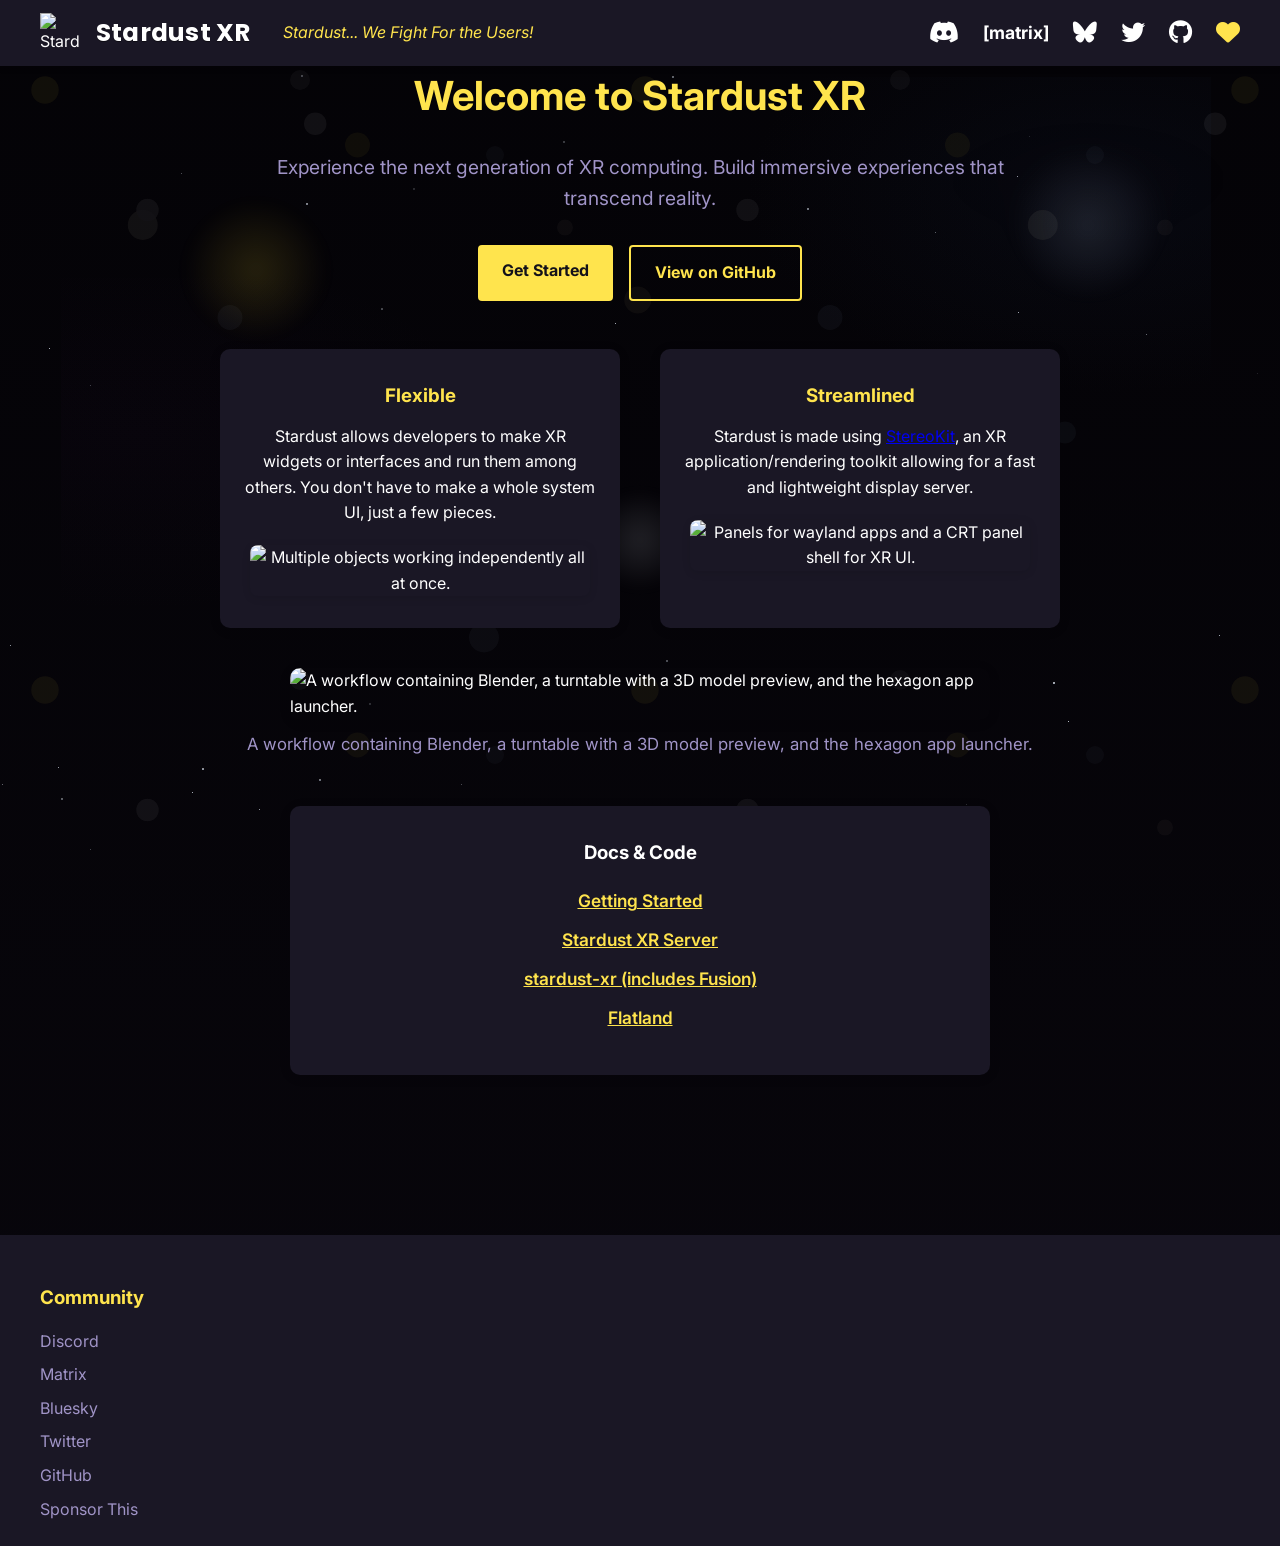
==== commit ff2395a5: "feat: add dynamic starry background with twinkling and shooting stars" ====
--- a/index.html
+++ b/index.html
@@ -27,9 +27,12 @@
   <link rel="icon" type="image/png" href="img/icon.png" />
   <script src="js/marked.min.js"></script>
   <script src="js/docs-merged.js" defer></script>
+  <script src="js/stars.js" defer></script>
   <script src="js/image-popup.js" defer></script>
   </head>
   <body>
+    <!-- Starry background container (added for dynamic small stars and shooting stars) -->
+    <div id="stars" aria-hidden="true"></div>
     <header>
       <div class="header-content">
         <a href="index.html" class="logo-container" style="text-decoration: none; color: inherit;">
--- a/style.css
+++ b/style.css
@@ -15,6 +15,9 @@
 
 @media (max-width: 900px) {
 	.docs-flex { flex-direction: column; }
+
+	/* show the hamburger on small screens */
+	.sidebar-toggle { display: inline-flex; }
 
 	.docs-sidebar {
 		position: fixed;
@@ -312,7 +315,9 @@
 .doc-content {
 	/* make docs content more opaque to avoid nebula shining through */
 	background: linear-gradient(180deg, rgba(26,23,37,0.96), rgba(24,21,33,0.94));
-	backdrop-filter: blur(4px) saturate(110%);
+	/* Make text crisp — remove background blur for doc content. */
+	backdrop-filter: none; /* removed blur(4px) */
+	-webkit-backdrop-filter: none;
 	color: var(--text);
 	max-width: 900px;
 	/* Match the docs-sidebar top spacing so both start at the same height */
@@ -385,6 +390,54 @@
 	font-size: 1em;
 	font-family: 'Fira Mono', 'Consolas', 'Menlo', monospace;
 }
+/* Commit panel: small bar underneath each doc with latest author and date */
+.doc-commit-panel {
+	margin: 1rem 0 2rem 0;
+	display: flex;
+	justify-content: flex-end;
+	gap: 0.6rem;
+	align-items: center;
+	color: var(--text-muted);
+	font-size: 0.95rem;
+}
+.doc-commit-panel .commit-by {
+	color: var(--primary);
+	font-weight: 700;
+	position: relative;
+	cursor: help;
+	outline: none;
+}
+/* Tooltip with commit message & short SHA on hover/focus. We use data-message
+	 so the content is available to the CSS pseudo element (attr()). */
+.doc-commit-panel .commit-by::after {
+	content: attr(data-message);
+	display: none;
+	position: absolute;
+	right: 0;
+	top: calc(100% + 8px);
+	z-index: 2200;
+	max-width: 420px;
+	white-space: pre-wrap;
+	background: rgba(20,18,30,0.96);
+	color: var(--text-muted);
+	padding: 0.6rem 0.8rem;
+	border-radius: 10px;
+	border: 1px solid rgba(255,255,255,0.04);
+	box-shadow: 0 6px 24px rgba(0,0,0,0.36);
+	font-size: 0.92rem;
+	line-height: 1.2;
+}
+.doc-commit-panel .commit-by:hover::after,
+.doc-commit-panel .commit-by:focus::after {
+	display: block;
+}
+.doc-commit-panel .commit-link {
+	color: var(--text);
+	color: var(--primary);
+	font-weight: 700;
+	text-decoration: none;
+}
+.doc-commit-panel .commit-link:hover { text-decoration: underline; }
 .doc-content a {
 	color: var(--primary);
 	text-decoration: underline;
@@ -478,7 +531,8 @@
 	   fixed makes the stars feel distant while content scrolls. */
 	background-color: #07060C;
 	background-image: var(--nebula-image),
-		radial-gradient(1200px 600px at 10% 25%, rgba(56,18,74,0.28), transparent 30%),
+		/* Tone down background purple so content is not overlaid strongly */
+		radial-gradient(1200px 600px at 10% 25%, rgba(56,18,74,0.06), transparent 30%),
 		radial-gradient(900px 500px at 85% 15%, rgba(20,34,60,0.18), transparent 40%),
 		linear-gradient(180deg, rgba(3,2,5,0.8), rgba(8,6,12,0.98));
 	 /* avoid heavy 'screen' blending for the whole body; it interacted with
@@ -502,7 +556,7 @@
 	content: "";
 	position: fixed;
 	inset: 0;
-	z-index: -1; /* stay behind everything */
+	z-index: -2; /* put pseudo elements behind dynamic star layer */
 	pointer-events: none;
 	/* Keep pseudo elements normal by default to avoid heavy interactions with
 	   semi-transparent panels — individual layers set their own blend mode. */
@@ -536,20 +590,64 @@
 	/* Nebula / cloud base layer plus twinkles. The nebula is built from
 	   large soft radial gradients; twinkles are subtle and animated. */
 	background-image:
-		radial-gradient(600px 260px at 20% 30%, rgba(84,52,152,0.16), transparent 22%),
+		/* Reduce purple intensity — this stops a strong purple spot from showing over content */
+		radial-gradient(600px 260px at 20% 30%, rgba(84,52,152,0.03), transparent 22%),
 		radial-gradient(420px 200px at 50% 60%, rgba(32,72,118,0.12), transparent 26%),
 		radial-gradient(720px 300px at 85% 20%, rgba(152,88,62,0.08), transparent 28%),
 		radial-gradient(circle at 20% 30%, rgba(255,228,77,0.95) 0%, transparent 6%),
 		radial-gradient(circle at 50% 60%, rgba(255,255,255,0.9) 0%, transparent 6%),
 		radial-gradient(circle at 85% 25%, rgba(200,220,255,0.82) 0%, transparent 6%);
 	background-size: 100% 100%;
-	opacity: 0.22; /* keep nebula visible but subtle */
+	opacity: 0.14; /* keep nebula visible but subtle */
 	background-position: 0 0, 20% 50%, 75% 12%, 0 0, 20% 50%, 75% 12%;
 	mix-blend-mode: normal; /* keep twinkles softer */
 	filter: blur(8px) saturate(120%);
 	/* twinkle animation on the frontmost layers only */
 	animation: twinkle 18s ease-in-out infinite;
 }
+
+	/* Dynamic star layer (fine grained small stars and shooting stars) */
+	#stars {
+		position: fixed;
+		inset: 0;
+		z-index: -1; /* sits above body::before/after and below content */
+		pointer-events: none;
+	}
+
+	.star {
+		position: absolute;
+		background: linear-gradient(180deg, #fff, #d6e7ff);
+		border-radius: 50%;
+		will-change: transform, opacity;
+		animation: star-twinkle infinite ease-in-out;
+	}
+
+	@keyframes star-twinkle {
+		0% { opacity: 0.35; transform: scale(0.95); }
+		50% { opacity: 1; transform: scale(1.05); }
+		100% { opacity: 0.35; transform: scale(0.95); }
+	}
+
+	.shooting-star {
+		position: absolute;
+		width: 160px;
+		height: 2px;
+		background: linear-gradient(90deg, rgba(255,255,255,0.9), rgba(255,255,255,0.2));
+		transform-origin: 0 50%;
+		filter: blur(0.6px);
+		border-radius: 2px;
+		animation: shoot 900ms cubic-bezier(.3,0,.7,1);
+	}
+	.shooting-star--reverse { transform: scaleX(-1); }
+
+	@keyframes shoot {
+		from { transform: translateX(0) translateY(0) scaleX(1); opacity: 1; }
+		to { transform: translateX(-900px) translateY(200px) scaleX(1); opacity: 0; }
+	}
+
+	@media (prefers-reduced-motion: reduce) {
+		.star, .shooting-star { animation: none !important; }
+	}
 
 @keyframes move-stars {
 	from { background-position: 0 0, 0 0, 0 0, 0 0, 0 0, 0 0; }
@@ -891,18 +989,27 @@
 
 	/* Image popup (lightbox) */
 	.image-popup-overlay {
-		position: fixed;
+		position: fixed !important;
 		inset: 0;
 		background: rgba(0, 0, 0, 0.85);
 		display: none;
 		align-items: center;
 		justify-content: center;
-		z-index: 5000; /* above header and sidebar */
+		z-index: 2147483647 !important; /* ensure overlay is above everything */
+		top: 0 !important;
+		left: 0 !important;
+		right: 0 !important;
+		bottom: 0 !important;
+		isolation: isolate; /* ensure overlay establishes its own stacking context */
+		pointer-events: auto; /* allow clicks to pass to overlay */
+		/* ensure overlay is visible even if other stacking contexts exist */
+		backdrop-filter: blur(2px);
 	}
 	.image-popup-overlay.open {
 		display: flex;
 	}
-	.image-popup-wrap {
+	/* Window-like frame to make the popup feel like a native window */
+	.image-popup-window {
 		max-width: 95vw;
 		max-height: 95vh;
 		display: flex;
@@ -910,10 +1017,39 @@
 		gap: 0.6rem;
 		align-items: center;
 		justify-content: center;
-	}
+		background: linear-gradient(180deg, rgba(24,21,33,0.96), rgba(20,18,30,0.96));
+		border-radius: 10px;
+		padding: 10px 12px 18px 12px;
+		border: 1px solid rgba(255,255,255,0.12);
+		box-shadow: 0 10px 40px rgba(0,0,0,0.6);
+		position: relative;
+	}
+
+	/* small loading indicator shown while the image loads */
+	.image-popup-spinner {
+		width: 44px;
+		height: 44px;
+		border-radius: 999px;
+		border: 4px solid rgba(255,255,255,0.1);
+		border-top-color: rgba(255,255,255,0.4);
+		animation: spin 0.9s linear infinite;
+		position: absolute;
+		top: 50%;
+		left: 50%;
+		transform: translate(-50%, -50%);
+		z-index: 999999; /* above the window */
+	}
+
+@keyframes spin {
+0% { transform: translate(-50%, -50%) rotate(0deg); }
+100% { transform: translate(-50%, -50%) rotate(360deg); }
+}
 	.image-popup-img {
-		max-width: 95vw;
-		max-height: 85vh;
+		/* show image at its native size if it fits, otherwise scale down but keep margin */
+		width: auto;
+		height: auto;
+		max-width: calc(100vw - 64px);
+		max-height: calc(100vh - 64px);
 		object-fit: contain;
 		border-radius: 8px;
 		box-shadow: 0 6px 24px rgba(0,0,0,0.8);
@@ -949,6 +1085,21 @@
 
 	/* Allow opt-out of popup by adding .no-popup to an image */
 	img.no-popup { cursor: default; }
+.image-popup-header {
+	width: 100%;
+	height: 36px;
+	display: flex;
+	justify-content: flex-end;
+	align-items: center;
+	gap: 0.6rem;
+	position: absolute;
+	top: 8px;
+	right: 8px;
+	pointer-events: none; /* header itself shouldn't block image clicks */
+}
+.image-popup-header .image-popup-close {
+	position: relative;
+	pointer-events: auto; /* enable clicks on the close button */
 }
 
 /* When the tagline is hidden, move it out of the document flow only on
